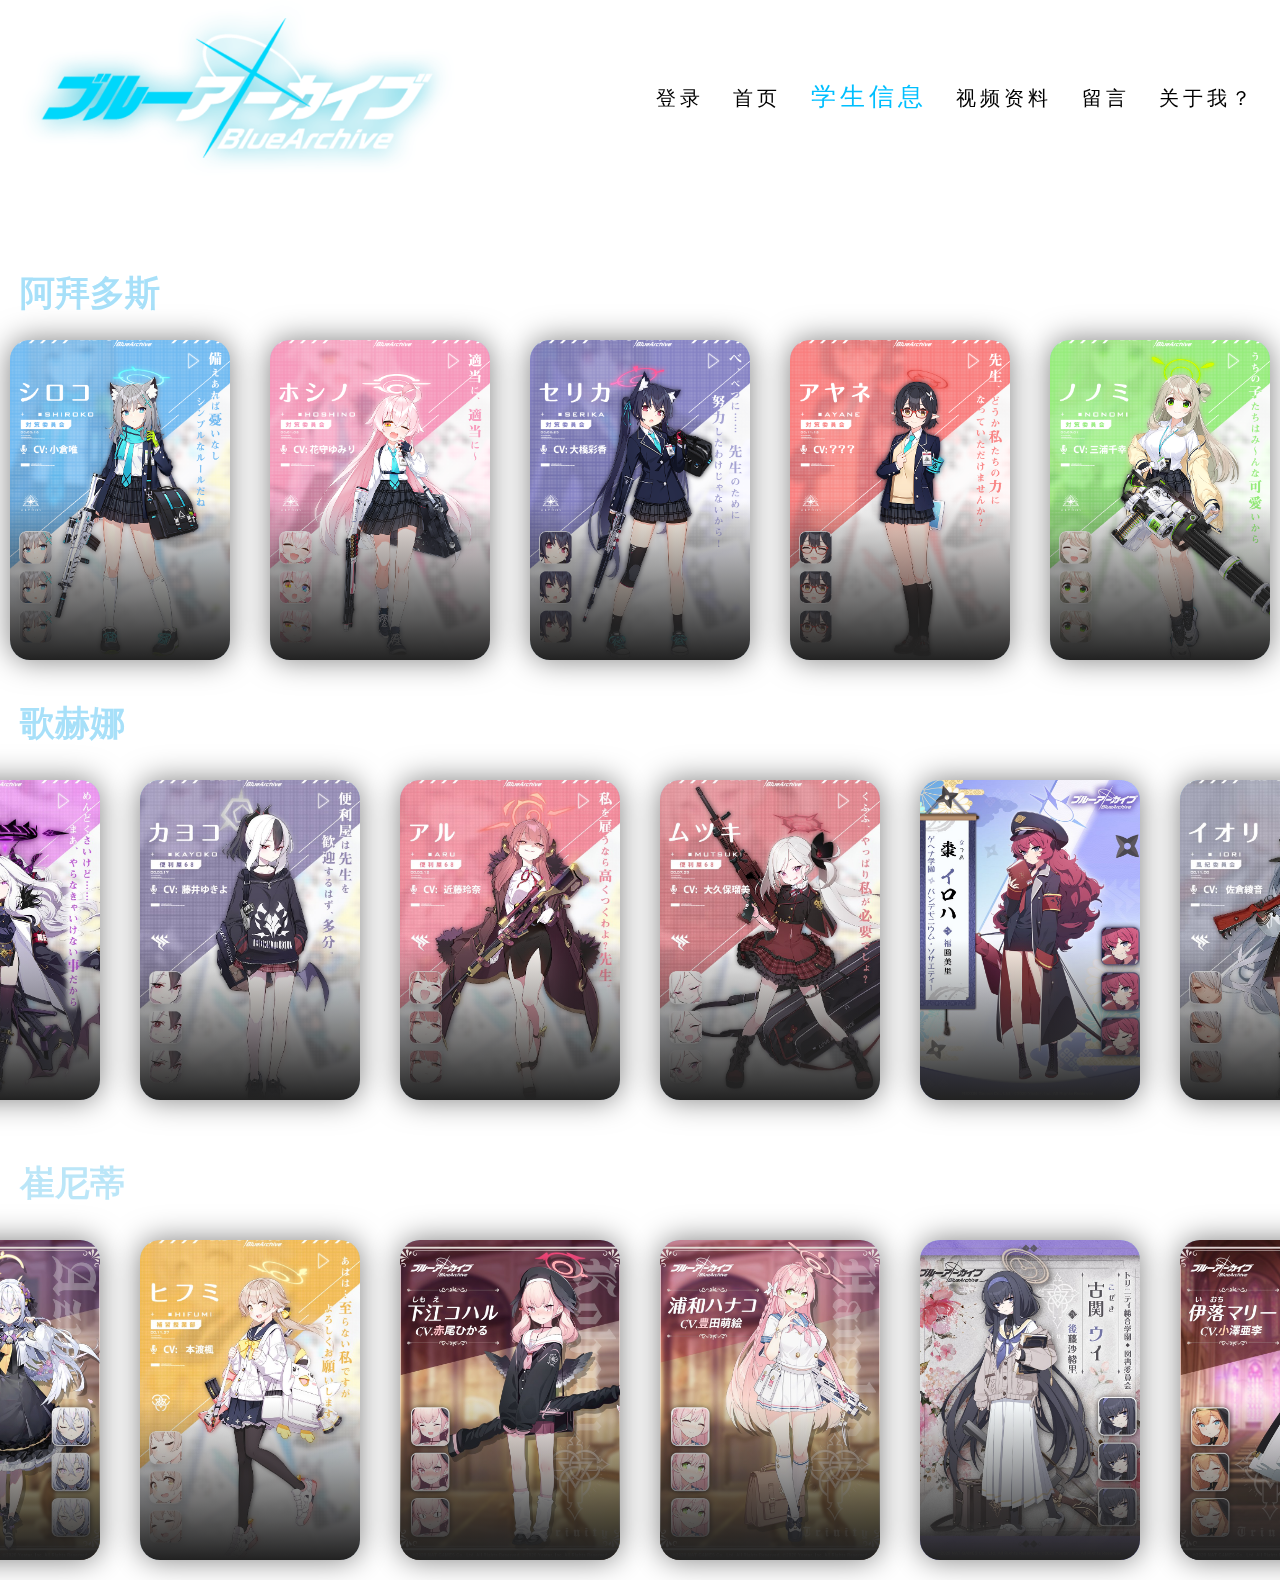
==== character/index.html @ 9f659d05 "Update index.html" ====
<!DOCTYPE html>
<html lang="en">
<head>
    <meta charset="UTF-8">
    <meta name="viewport" content="width=device-width, initial-scale=1.0">
    <title>学生信息</title>
    <link rel="stylesheet" href="main.css">
    <style>
        video{
            height: 100%;
            width: 100%;
            object-fit: cover;
            position: fixed;
            left: 0;
            top: 0;
        }
    </style>
</head>
<body>
    <audio autoplay loop>
        <source src="img/KARUT - Connected Sky.mp3" type="audio/mp3">
      </audio>
      <video autoplay muted loop src="img/Arona[EDIT_4K_MP4].mp4"></video>
    <div class="logo">
        <img width="60%" height="60%" src="img/logo.png" alt="">
    </div>
    <div class="main_box">
        <div class="header">
            <a href="https://midorli.github.io/Midorliweb.github.io/">登录</a>
            <a href="https://midorli.github.io/Midorliweb.github.io/home/">首页</a>
            <a class="active" href="Character.html">学生信息</a>
            <a href="https://midorli.github.io/Midorliweb.github.io/video">视频资料</a>
            <a href="Contact.html">留言</a>
            <a href="Self.html">关于我？</a>
        </div>
        <div class="title1">
            <h3>阿拜多斯</h3>
        </div>
    <div class="box1">
            <div class="card">
                <div class="photo">
                    <img width="100%" src="img/738970.png" alt="">
                </div>
                <h1>砂狼白子</h1>
                <h2>日配: 小仓唯  
                    中配: 安雪璃</h2>
                <p>所属：
                    阿拜多斯  
                    社团：
                    对策委员会  
                    生日：
                    5月16日</p>
                <a href="https://www.gamekee.com/ba/46677.html">了解更多</a>
            </div>
            <div class="card">
                <div class="photo">
                    <img width="100%" src="img/933348.png" alt="">
                </div>
                <h1>小鸟游星野</h1>
                <h2>日配：花守ゆみり
                    中配：刘雯</h2>
                <p>所属：
                    阿拜多斯  
                    社团：
                    对策委员会  
                    生日：
                    1月2日</p>
                <a href="https://www.gamekee.com/ba/46680.html">了解更多</a>
            </div>
            <div class="card">
                <div class="photo">
                    <img width="100%" src="img/638345.png" alt="">
                </div>
                <h1>黑见芹香</h1>
                <h2>日配：大橋彩香  
                    中配：宴宁</h2>
                <p>所属：
                    阿拜多斯  
                    社团：
                    对策委员会  
                    生日：
                    6月25日</p>
                <a href="https://www.gamekee.com/ba/46678.html">了解更多</a>
            </div>
            <div class="card">
                <div class="photo">
                    <img width="100%" src="img/797752.png" alt="">
                </div>
                <h1>奥空绫音</h1>
                <h2>日配：原田彩枫  
                    中配：孙艳琦</h2>
                <p>所属：
                    阿拜多斯  
                    社团：
                    对策委员会  
                    生日：
                    11月12日</p>
                <a href="https://www.gamekee.com/ba/46923.html">了解更多</a>
            </div>
            <div class="card">
                <div class="photo">
                    <img width="100%" src="img/588667.png" alt="">
                </div>
                <h1>十六夜野宫</h1>
                <h2>日配：三浦千幸  
                    中配：幽舞越山</h2>
                <p>所属：
                    阿拜多斯  
                    社团：
                    对策委员会  
                    生日：
                    9月1日</p>
                <a href="https://www.gamekee.com/ba/68803.html">了解更多</a>
            </div>
        </div>
        <div class="title2">
            <h3>歌赫娜</h3>
        </div>
    <div class="box2">
        <div class="card">
            <div class="photo">
                <img width="100%" src="img/1635845255187_76586320.jpg" alt="">
            </div>
            <h1>空崎日奈</h1>
            <h2>日配：广桥凉  
                中配：王雅欣</h2>
            <p>所属：
                歌赫娜  
                社团：
                风纪委员会  
                生日：
                2月19日</p>
            <a href="https://www.gamekee.com/ba/59934.html">了解更多</a>
        </div>

        <div class="card">
            <div class="photo">
                <img width="100%" src="img/1601013221014_77052853.jpg" alt="">
            </div>
            <h1>鬼方佳代子</h1>
            <h2>日配：藤井ゆきよ  
                中配：陈婷婷</h2>
            <p>所属：
                歌赫娜  
                社团：
                便利屋68  
                生日：
                3月17日</p>
            <a href="https://www.gamekee.com/ba/56393.html">了解更多</a>
        </div>

        <div class="card">
            <div class="photo">
                <img width="100%" src="img/1602299328632_48562585.jpg" alt="">
            </div>
            <h1>陆八魔 爱露</h1>
            <h2>日配：近藤玲奈  
                中配：谢莹</h2>
            <p>所属：
                歌赫娜  
                社团：
                便利屋68  
                生日：
                3月12日</p>
            <a href="https://www.gamekee.com/ba/57763.html">了解更多</a>
        </div>

        <div class="card">
            <div class="photo">
                <img width="100%" src="img/1600314278681_94813234.jpg" alt="">
            </div>
            <h1>浅黄 睦月</h1>
            <h2>日配：大久保瑠美  
                中配： 侯小菲
                </h2>
            <p>所属：
                歌赫娜  
                社团：
                便利屋68  
                生日：
                7月29日</p>
            <a href="https://www.gamekee.com/ba/54505.html">了解更多</a>
        </div>

        <div class="card">
            <div class="photo">
                <img width="100%" src="img/468697.jpg">
            </div>
            <h1>伊吕波</h1>
            <h2>日配：大久保瑠美  
                中配: 嘎嘎盐烧
                </h2>
            <p>所属： 
                歌赫娜  
                社团： 
                万魔殿  
                生日：
                11月16日</p>
            <a href="https://www.gamekee.com/ba/54505.html">了解更多</a>
        </div>
        <div class="card">
            <div class="photo">
                <img width="100%" src="img/582408.jpg">
            </div>
            <h1>银镜 伊织</h1>
            <h2>日配：佐仓绫音  
                中配: 兰笛Saku
                </h2>
            <p>所属： 
                歌赫娜  
                社团： 
                风纪委员会   
                生日：
                11月8日</p>
            <a href="https://www.gamekee.com/ba/59300.html">了解更多</a>
        </div>
        </div>


        <div class="title3">
            <h3>崔尼蒂</h3>
        </div>
        <div class="box3">

            <div class="card">
                <div class="photo">
                    <img width="100%" src="img/702536.jpg">
                </div>
                <h1>白洲 梓</h1>
                <h2>日配：种田梨沙  
                    中配: 葛子瑞
                    </h2>
                <p>所属： 
                    崔尼蒂  
                    社团： 
                    补习部  
                    生日：
                    12月26日</p>
                <a href="https://www.gamekee.com/ba/77111.html">了解更多</a>
            </div>

            <div class="card">
                <div class="photo">
                    <img width="100%" src="img/796693.jpg">
                </div>
                <h1>阿慈谷 日富美</h1>
                <h2>日配：本渡枫 
                    中配: 米糊
                    </h2>
                <p>所属： 
                    崔尼蒂  
                    社团： 
                    补习部  
                    生日：
                    11月27日</p>
                <a href="https://www.gamekee.com/ba/66256.html">了解更多</a>
            </div>

            <div class="card">
                <div class="photo">
                    <img width="100%" src="img/305486.jpg">
                </div>
                <h1>下江 小春</h1>
                <h2>日配：赤尾ひかる
                    中配: 小鱼干
                    </h2>
                <p>所属： 
                    崔尼蒂  
                    社团： 
                    补习部  
                    生日：
                    4月16日</p>
                <a href="https://www.gamekee.com/ba/78300.html">了解更多</a>
            </div>

            <div class="card">
                <div class="photo">
                    <img width="100%" src="img/548328.jpg">
                </div>
                <h1>浦和 花子</h1>
                <h2>日配：豊田萌絵
                    中配: 王雅涵
                    </h2>
                <p>所属： 
                    崔尼蒂  
                    社团： 
                    补习部  
                    生日：
                    1月3日</p>
                <a href="https://www.gamekee.com/ba/77113.html">了解更多</a>
            </div>

            <div class="card">
                <div class="photo">
                    <img width="100%" src="img/672011.jpg">
                </div>
                <h1>古关 优</h1>
                <h2>日配：后藤沙绪里
                    中配: 蒜蓉汪汪
                    </h2>
                <p>所属： 
                    崔尼蒂  
                    社团： 
                    图书管理部  
                    生日：
                    4月23日</p>
                <a href="https://www.gamekee.com/ba/151345.html">了解更多</a>
            </div>

            <div class="card">
                <div class="photo">
                    <img width="100%" src="img/404313.jpg">
                </div>
                <h1>伊落 玛丽</h1>
                <h2>日配：小泽亚李  中配: 曹雅雯
                    </h2>
                <p>所属： 
                    崔尼蒂  
                    社团： 
                    姐妹会  
                    生日：
                    9月12日</p>
                <a href="https://www.gamekee.com/ba/90627.html">了解更多</a>
            </div>
        </div>
    </div>
</body>
</html>
---- character/main.css ----
*{
    margin: 0;
    padding: 0;
    box-sizing: border-box;
    font-family: 'Poppins',sans-serif;
}

.logo{
    position:absolute;
    left: 20px;
}
.main_box{
    display: flex;
    justify-content:center;
    align-items:center ;
    position: relative;
}
.header{
    width: 100%;
    text-align:right;
    letter-spacing: 25px;
    margin: 80px 25px;
}
.header a{
    font-size: 20px;
    letter-spacing: 4px;
    color: rgb(0, 0, 0);
    text-decoration: none
}
.header .active{
    cursor: pointer;
    font-size: 25px;
    color: rgb(0, 191, 255);
}
.header a:hover{
    cursor: pointer;
    font-size: 25px;
    color: rgb(78, 210, 254);
}
.title1{
    font-size: 30px;
    color: rgb(167, 224, 249);
    position:absolute;
    top:270px;
    left:20px;
}
.title1 h3:hover{
    color: aqua;
}
.box1{
    display: flex;
    justify-content: center;
    align-items: center;
    position:absolute;
    top:320px;

}


.title2{
    font-size: 30px;
    color: rgb(167, 224, 249);
    position:absolute;
    top:700px;
    left:20px;
}
.title2 h3:hover{
    color: rgb(255, 17, 0);
}
.box2{
    display: flex;
    justify-content: center;
    align-items: center;
    position:absolute;
    top:760px;
}
 

.title3{
    font-size: 30px;
    color: rgb(187, 230, 248);
    position:absolute;
    top:1160px;
    left:20px;
}
.title3 h3:hover{
    color: rgb(255, 234, 0);
}
.box3{
    display: flex;
    justify-content: center;
    align-items: center;
    position:absolute;
    top:1220px;
}
 






.card{
    /* 相对定位 */
    position: relative;
    width: 220px;
    height: 320px;
    margin: 20px;
    background-color: #a2cceb;
    border-radius: 20px;
    /* 溢出隐藏 */
    overflow: hidden;
    /* 弹性布局 */
    display: flex;
    /* 元素纵向排列 */
    flex-direction: column;
    /* 居中 */
    align-items: center;
    color: #fff;
    /* 阴影 */
    box-shadow: 0 0 30px rgba(0, 0, 0, 0.5);
    /* 不让其他被挤压 */
    flex-shrink: 0;

}
.card .photo img{
    width: 100%;
    height: 100%;
    /* 保持原有尺寸比例,裁切长边 */
    object-fit: cover;
}

/* 默认大图 */
.card .photo{
    /* 绝对定位 */
    position: absolute;
    top: 0;
    width: 100%;
    height: 100%;
    border-radius: 0%;
    overflow: hidden;
    /* 动画过渡 */
    transition: 0.5s;   
}

/* 鼠标移入变小图 */
.card:hover .photo{
    top: 10px;
    width: 100px;
    height: 100px;
    border-radius: 50%;
    box-shadow: 0 0 20px rgba(0, 0, 0, 0.8);
}

/* 这里加个黑色到透明的渐变背景，可以更好的看清楚名字 */
.card .photo::before{
    content: "";
    position: absolute;
    width: 100%;
    height: 100%;
    background: linear-gradient(to bottom,transparent 50%,#222);
}

.card h1{
    font-size:20px;
    position: absolute;
    top: 320px;
    transition: 0.5s;
}

.card:hover h1{
    top: 120px;
}

.card h2{
    letter-spacing: 2px;
    font-size:16px;
    margin-top: 150px;
    width: 80%;
    border-bottom: 1px solid rgba(255, 255, 255, 0.3);
    text-align: center;
    margin-bottom: 8px;
    padding-bottom: 8px;
}

.card p {
    width: 90%;
    text-indent: 32px;
    font-size: 15px;
    margin-bottom: 15px;
    line-height: 20px;
}
.card a{
    font-size: 15px;
    color: rgba(255, 255, 255, 0.8);
    text-decoration: none;
    border: 1px solid rgba(255, 255, 255, 0.5);
    padding: 8px 20px;
    border-radius: 8px;
}
.card a:hover{
    color: #fff;
    background-color: rgba(255, 255, 255, 0.2);
}
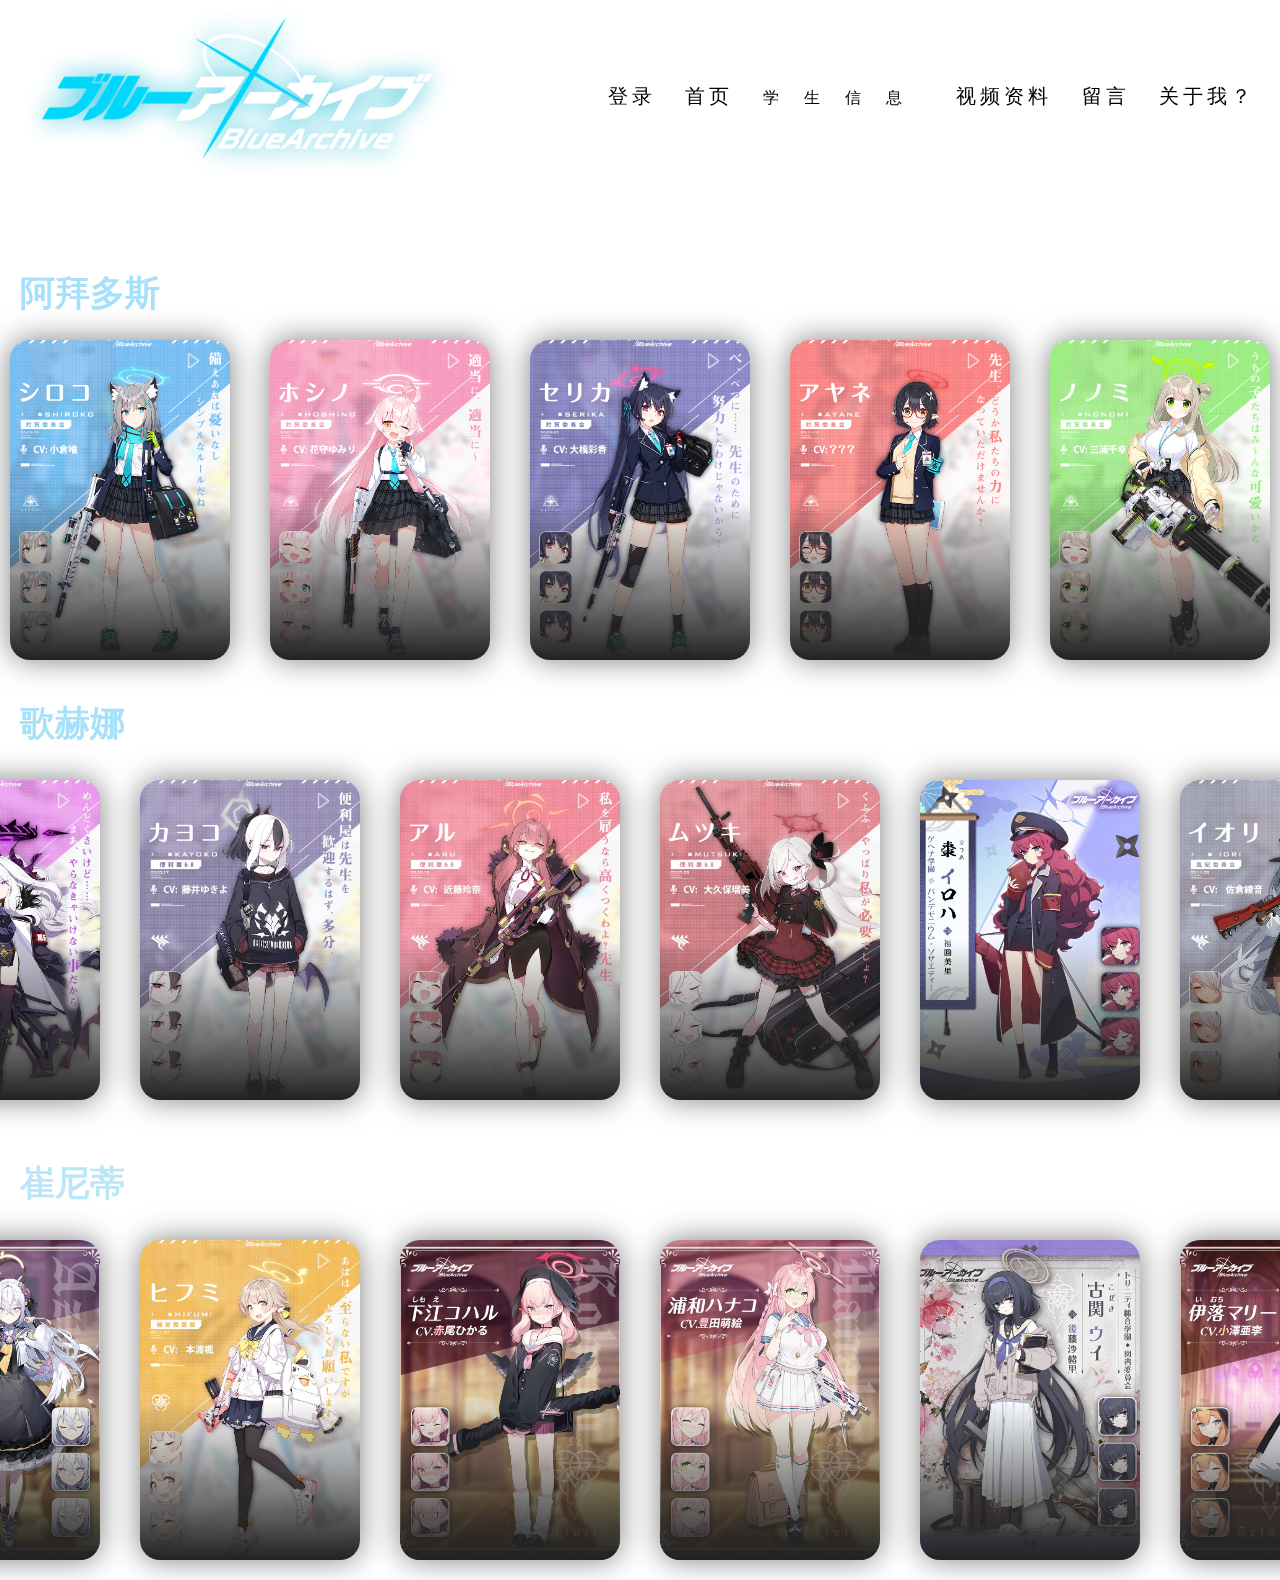
==== commit 8fe7aafd: "Update index.html" ====
--- a/character/index.html
+++ b/character/index.html
@@ -28,9 +28,9 @@
         <div class="header">
             <a href="https://midorli.github.io/Midorliweb.github.io/">登录</a>
             <a href="https://midorli.github.io/Midorliweb.github.io/home/">首页</a>
-            <a class="active" href="Character.html">学生信息</a>
-            <a href="https://midorli.github.io/Midorliweb.github.io/video">视频资料</a>
-            <a href="Contact.html">留言</a>
+            <a class="active" ></a>学生信息</a>
+            <a href="https://midorli.github.io/Midorliweb.github.io/video/">视频资料</a>
+            <a href="https://midorli.github.io/Midorliweb.github.io/contact/">留言</a>
             <a href="Self.html">关于我？</a>
         </div>
         <div class="title1">
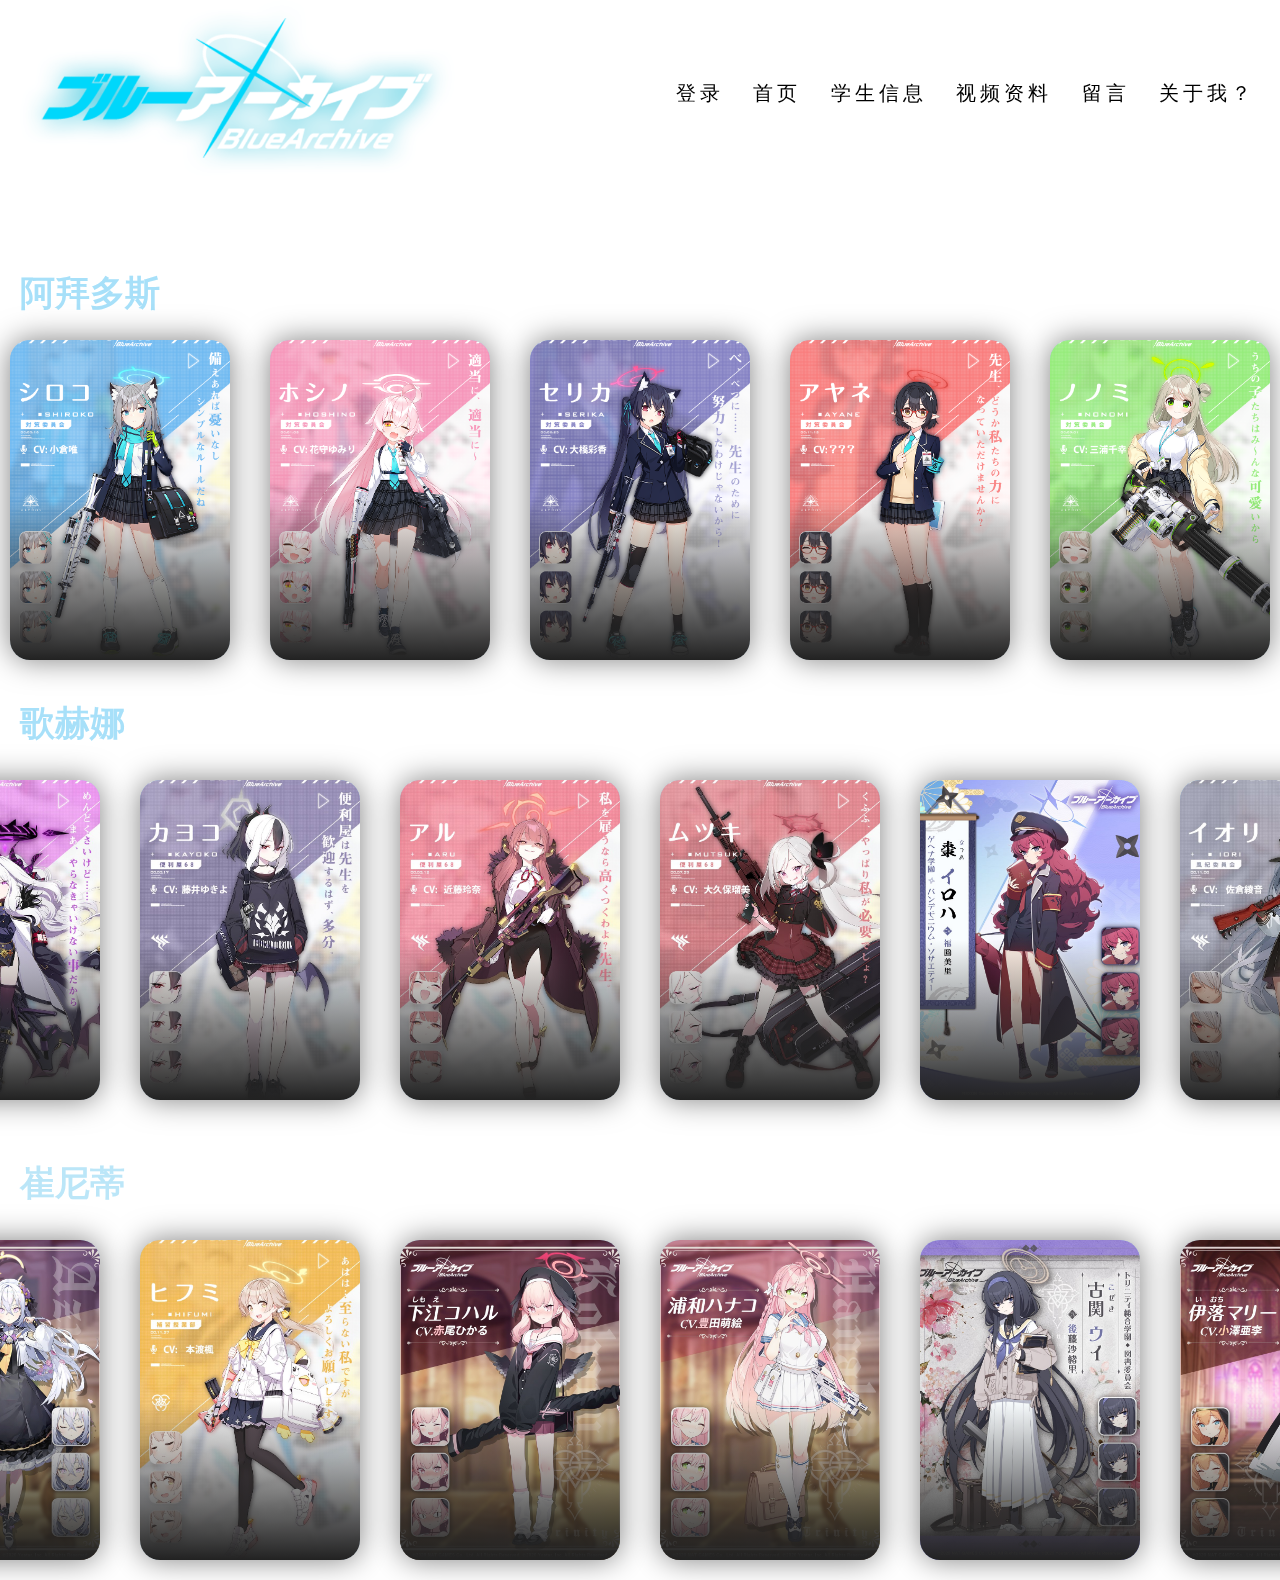
==== commit a5a310a8: "Update index.html" ====
--- a/character/index.html
+++ b/character/index.html
@@ -28,10 +28,10 @@
         <div class="header">
             <a href="https://midorli.github.io/Midorliweb.github.io/">登录</a>
             <a href="https://midorli.github.io/Midorliweb.github.io/home/">首页</a>
-            <a class="active" ></a>学生信息</a>
+            <a href="https://midorli.github.io/Midorliweb.github.io/character/">学生信息</a>
             <a href="https://midorli.github.io/Midorliweb.github.io/video/">视频资料</a>
             <a href="https://midorli.github.io/Midorliweb.github.io/contact/">留言</a>
-            <a href="Self.html">关于我？</a>
+            <a href="https://midorli.github.io/Midorliweb.github.io/self/">关于我？</a>
         </div>
         <div class="title1">
             <h3>阿拜多斯</h3>
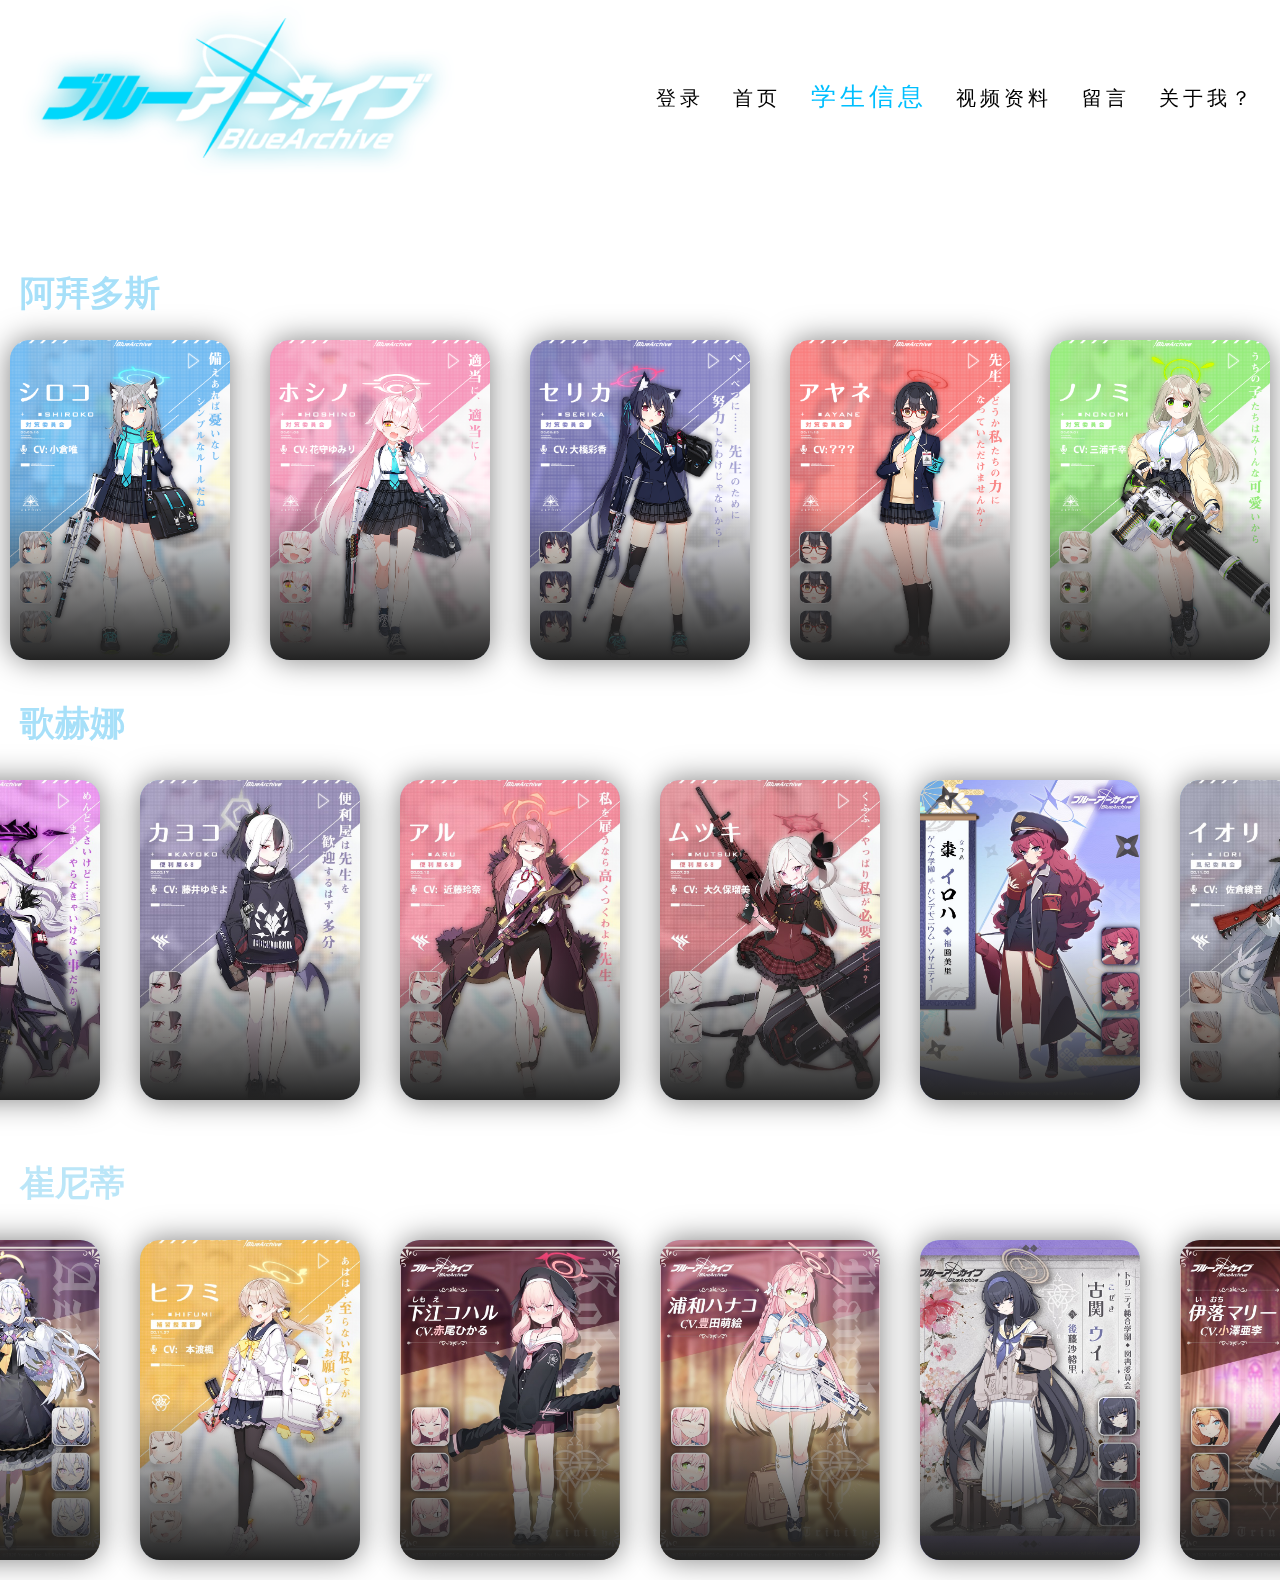
==== commit 49ecd1e2: "Update index.html" ====
--- a/character/index.html
+++ b/character/index.html
@@ -28,7 +28,7 @@
         <div class="header">
             <a href="https://midorli.github.io/Midorliweb.github.io/">登录</a>
             <a href="https://midorli.github.io/Midorliweb.github.io/home/">首页</a>
-            <a href="https://midorli.github.io/Midorliweb.github.io/character/">学生信息</a>
+            <a class="active"  href="https://midorli.github.io/Midorliweb.github.io/character/">学生信息</a>
             <a href="https://midorli.github.io/Midorliweb.github.io/video/">视频资料</a>
             <a href="https://midorli.github.io/Midorliweb.github.io/contact/">留言</a>
             <a href="https://midorli.github.io/Midorliweb.github.io/self/">关于我？</a>
